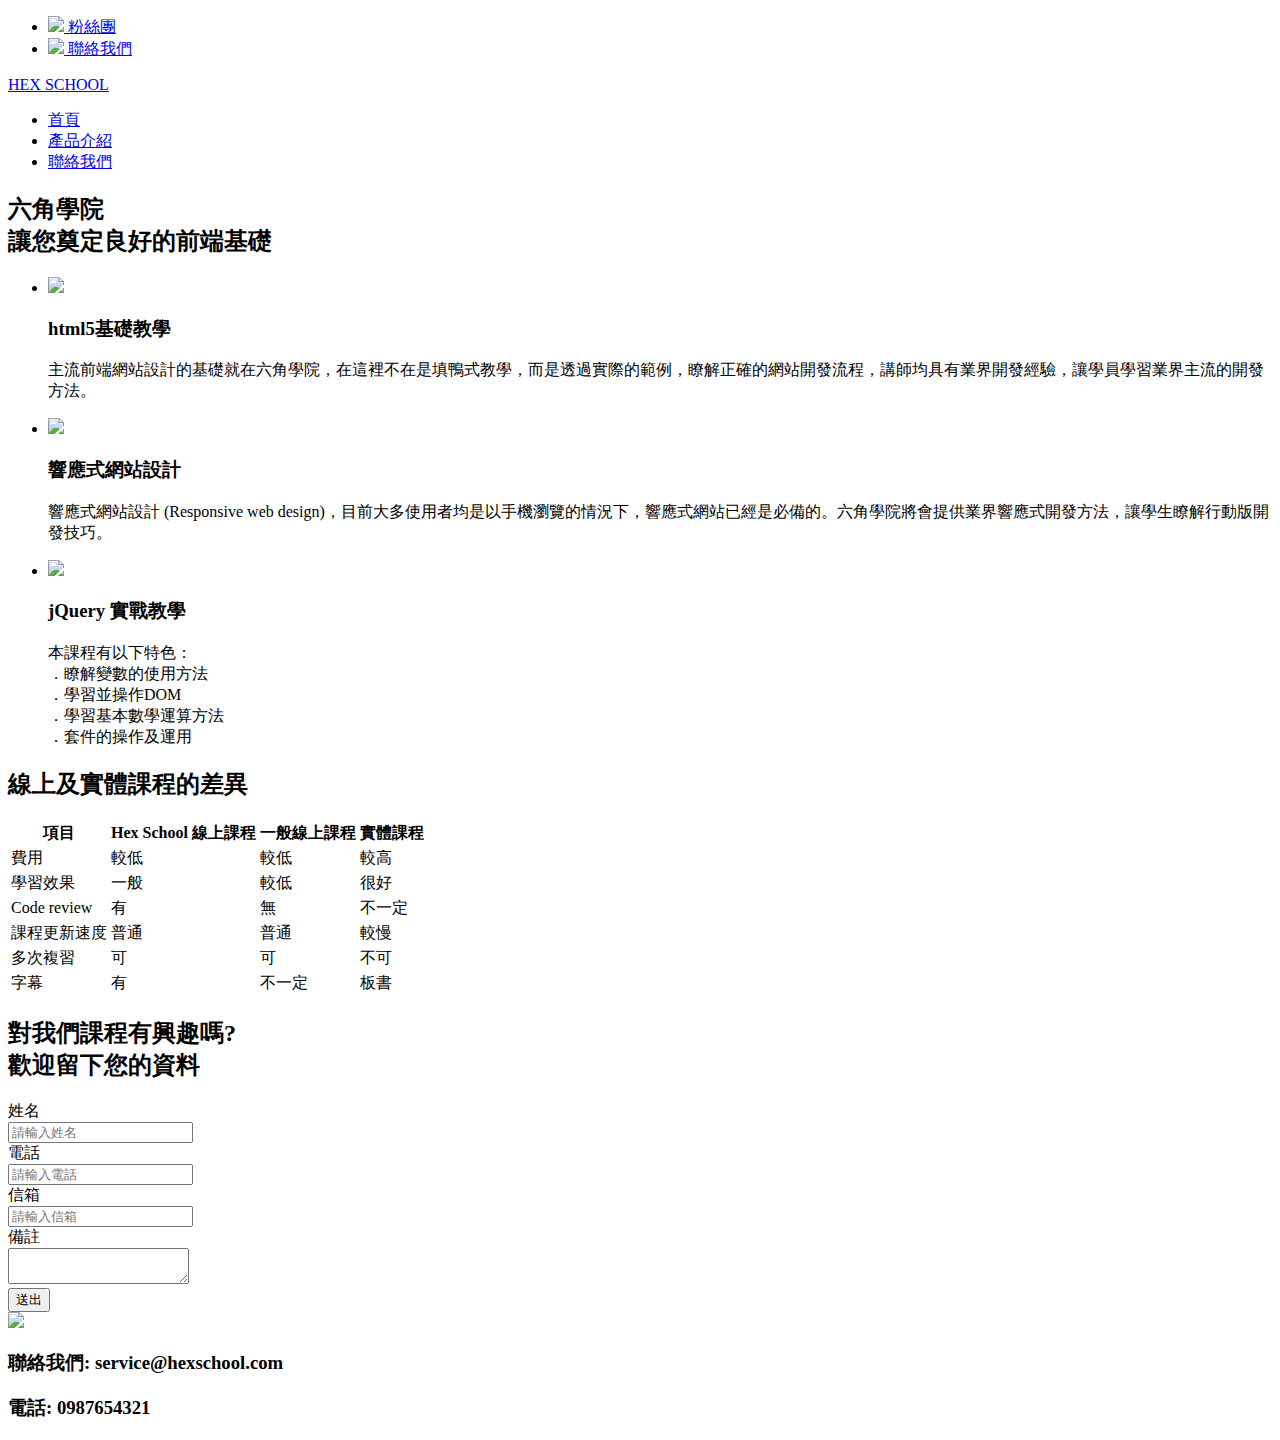
==== test20.html @ 4e2c0866 "Add files via upload" ====
<!DOCTYPE html>
<html lang="en">
<head>
    <meta charset="UTF-8">
    <meta name="viewport" content="width=device-width, initial-scale=1.0">
    <title>Document</title>
    <link rel="stylesheet" href="css/test20.css">
</head>
<body>
    <div class="wrap">
        <div class="bar">
            <ul>
                <li class="FB"><a href="#"><img src="https://i.postimg.cc/CLw3Q674/icon-facebook.png" width="20px"><span> 粉絲團</span></a></li>
                <li class="TW"><a href="#"><img src="https://i.postimg.cc/P5xBtpBp/icon-twitter.png" width="20px"><span> 聯絡我們</span></a></li>
            </ul>
        </div>
        <div class="content">
            <a href="#" class="logo">HEX SCHOOL</a>
            <ul>
                <li class="test1"><a href="#">首頁</a></li>
                <li class="test1"><a href="#">產品介紹</a></li>
                <li class="test"><a href="#">聯絡我們</a></li>
            </ul>
        </div>
        <div class="banner">
            <div class="png"><h2>六角學院<br>讓您奠定良好的前端基礎</h2></div>
        </div>
        <div class="content2">
            <ul>
                <li>
                    <img src="img/html.png" width="350px">
                    <h3>html5基礎教學</h3>
                    <p>主流前端網站設計的基礎就在六角學院，在這裡不在是填鴨式教學，而是透過實際的範例，瞭解正確的網站開發流程，講師均具有業界開發經驗，讓學員學習業界主流的開發方法。</p>
                </li>
                <li>
                    <img src="img/rwd.png" width="350px">
                    <h3>響應式網站設計</h3>
                    <p>響應式網站設計 (Responsive web design)，目前大多使用者均是以手機瀏覽的情況下，響應式網站已經是必備的。六角學院將會提供業界響應式開發方法，讓學生瞭解行動版開發技巧。</p>
                </li>
                <li>
                    <img src="img/jQuery.png" width="350px">
                    <h3>jQuery 實戰教學</h3>
                    <p>本課程有以下特色：<br>
                        ．瞭解變數的使用方法<br>
                        ．學習並操作DOM<br>
                        ．學習基本數學運算方法<br>
                        ．套件的操作及運用</p>
                </li>
            </ul>

        </div>
        <div class="table">
            <h2>線上及實體課程的差異</h2>
            <table class="price">
                <tr>
                  <th>項目</th>
                  <th>Hex School 線上課程</th>
                  <th>一般線上課程</th>
                  <th>實體課程</th>
                </tr>
                <tr>
                  <td>費用</td>
                  <td class="green">較低</td>
                  <td class="green">較低</td>
                  <td>較高</td>
                </tr>
                <tr>
                  <td>學習效果</td>
                  <td>一般</td>
                  <td class="green">較低</td>
                  <td class="green">很好</td>
                </tr>
                <tr>
                  <td>Code review</td>
                  <td class="green">有</td>
                  <td>無</td>
                  <td>不一定</td>
                </tr>
                <tr>
                  <td>課程更新速度</td>
                  <td class="green">普通</td>
                  <td class="green">普通</td>
                  <td>較慢</td>
                </tr>
                <tr>
                  <td>多次複習</td>
                  <td class="green">可</td>
                  <td>可</td>
                  <td>不可</td>
                </tr>
                <tr>
                  <td>字幕</td>
                  <td class="green">有</td>
                  <td>不一定</td>
                  <td>板書</td>
                </tr>
            </table>
        </div>
        <div class="footer">
            <div class="png">
                <div>
                     <h2>對我們課程有興趣嗎?<br>歡迎留下您的資料
                     </h2>
                </div>
                <form action="test20.html">
                    <div class="form">
                        <div>
                            <label class="form1" for="name">姓名</label>
                            <br>
                            <input class="form2" id="name" type="text" name="name" placeholder="請輸入姓名">
                            <br>
                            <label class="form1" for="phone">電話</label>
                            <br>
                            <input class="form2" id="phone" type="text" name="phone" placeholder="請輸入電話">
                            <br>
                            <label class="form1" for="mail">信箱</label>
                            <br>
                            <input class="form2" id="mail" type="text" name="mail" placeholder="請輸入信箱">
                        </div>
                        <div>
                            <label class="form3" for="note">備註</label>
                            <br>
                            <textarea class="form4" id="note" name="note"></textarea>
                        </div>
                    </div>
                    <input class="submit" type="submit" value="送出">
                </form>
            
            </div>
        </div>
        <div class="footer2">
            <img src="img/logo.png" width="300px">
            <div class="div">
                <h3>聯絡我們: <span class="color">service@hexschool.com</span></h3>
                <h3>電話: <span class="color">0987654321</span></h3>
            </div>
        </div>
    </div>
</body>
</html>
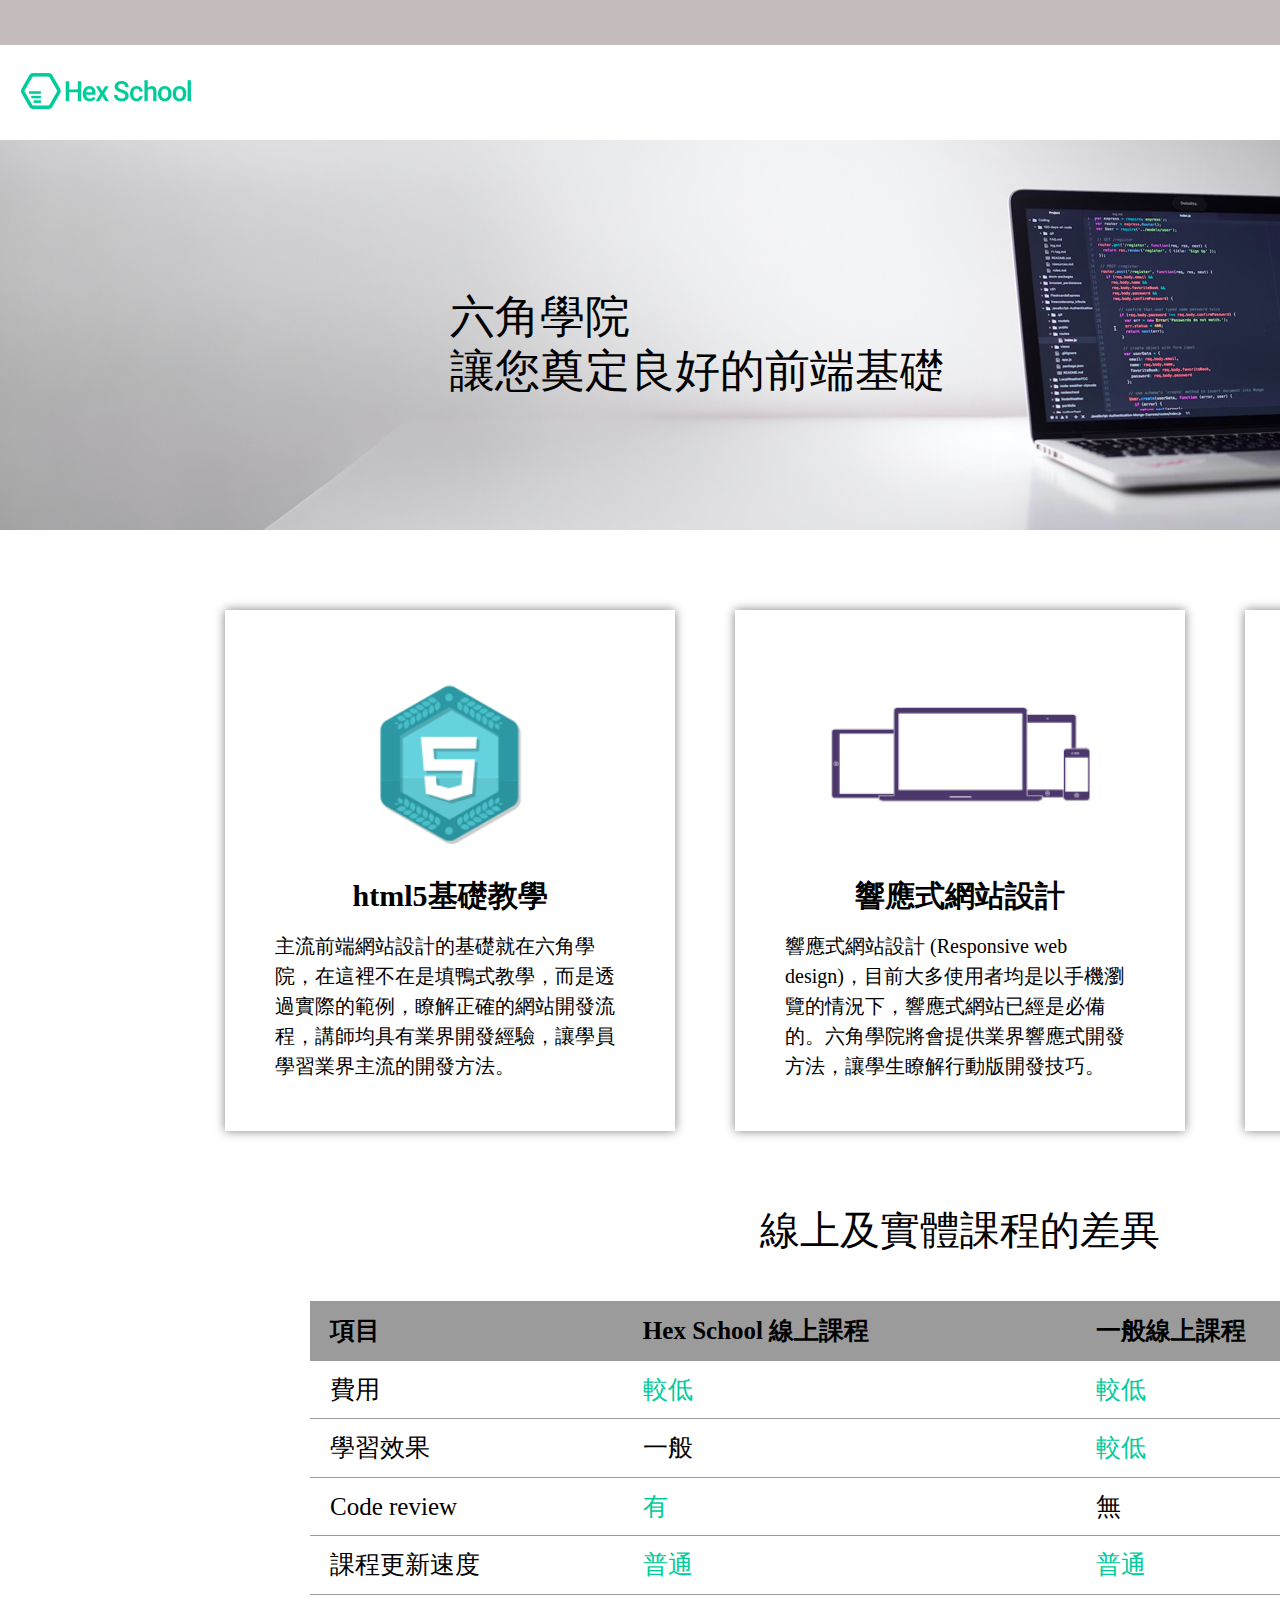
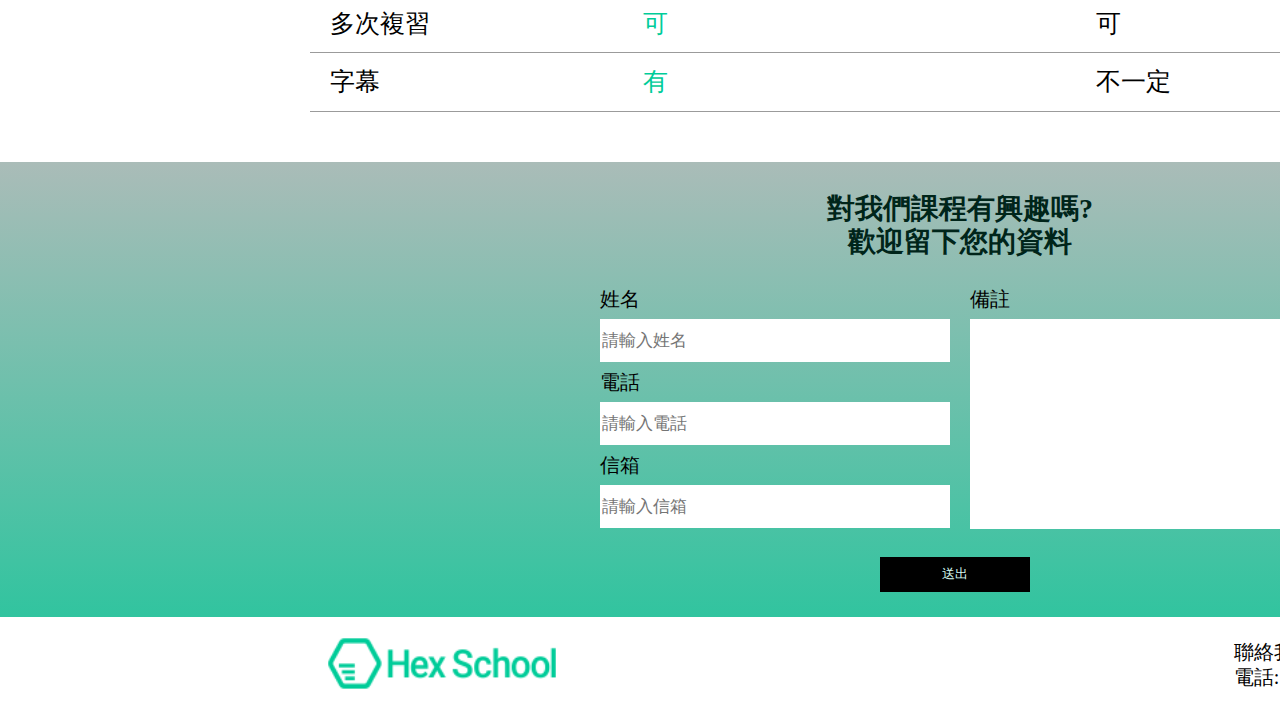
==== commit 89fdc6dc: "Update test20.html" ====
--- a/test20.html
+++ b/test20.html
@@ -4,7 +4,7 @@
     <meta charset="UTF-8">
     <meta name="viewport" content="width=device-width, initial-scale=1.0">
     <title>Document</title>
-    <link rel="stylesheet" href="css/test20.css">
+    <link rel="stylesheet" href="test20.css">
 </head>
 <body>
     <div class="wrap">
@@ -137,4 +137,4 @@
         </div>
     </div>
 </body>
-</html>+</html>
--- a/test20.css
+++ b/test20.css
@@ -0,0 +1,323 @@
+/* http://meyerweb.com/eric/tools/css/reset/ 
+   v2.0 | 20110126
+   License: none (public domain)
+*/
+
+html, body, div, span, applet, object, iframe,
+h1, h2, h3, h4, h5, h6, p, blockquote, pre,
+a, abbr, acronym, address, big, cite, code,
+del, dfn, em, img, ins, kbd, q, s, samp,
+small, strike, strong, sub, sup, tt, var,
+b, u, i, center,
+dl, dt, dd, ol, ul, li,
+fieldset, form, label, legend,
+table, caption, tbody, tfoot, thead, tr, th, td,
+article, aside, canvas, details, embed, 
+figure, figcaption, footer, header, hgroup, 
+menu, nav, output, ruby, section, summary,
+time, mark, audio, video {
+	margin: 0;
+	padding: 0;
+	border: 0;
+	font-size: 100%;
+	font: inherit;
+	vertical-align: baseline;
+}
+/* HTML5 display-role reset for older browsers */
+article, aside, details, figcaption, figure, 
+footer, header, hgroup, menu, nav, section {
+	display: block;
+}
+body {
+	line-height: 1;
+}
+ol, ul {
+	list-style: none;
+}
+blockquote, q {
+	quotes: none;
+}
+blockquote:before, blockquote:after,
+q:before, q:after {
+	content: '';
+	content: none;
+}
+table {
+	border-collapse: collapse;
+	border-spacing: 0;
+}
+
+
+*,*:after,*:before{
+    box-sizing: border-box;
+}
+
+.wrap{
+    width: 1920px;
+    margin: 0 auto;
+}
+
+.bar{
+    background-color: #b9afafd7;
+    padding: 10px;
+}
+
+.bar ul{
+    display: flex;
+    justify-content: end;
+}
+
+.bar li{
+    padding-right: 10px;
+}
+
+.FB a{
+    font-size: 25px;
+    color: #4460a0;
+    text-decoration: none;
+}
+
+.TW a{
+    font-size: 25px;
+    color: #00aaec;
+    text-decoration: none;
+    padding-left: 10px;
+    border-left: 4px solid lightgrey;
+}
+
+.bar ul li a:hover{
+    font-weight: bold;
+}
+
+.content{
+    display: flex;
+    justify-content: space-between;
+}
+
+.content ul{
+    display: flex;
+    justify-content: space-around; 
+    margin-top: 15px;
+}
+.content ul li a{
+    display: block;
+    padding-top: 20px;
+    text-decoration: none;
+    color: #00ca98;
+    text-align: center;
+    padding-bottom: 10px;
+    font-size: 30px;
+}
+
+.test a{
+    margin-right: 50px;
+}
+
+.test1 a{
+    margin-right: 20px;
+}
+
+.content ul li a:hover{
+    border-bottom: 3px solid #00CC99;
+}
+
+.logo{
+    margin-top: 20px;
+    background-image: url(../img/logo.png);
+    width: 224px;
+    height: 50px;
+    text-indent: 101%;
+    overflow: hidden;
+    white-space: nowrap;
+}
+
+.banner .png{
+    margin-top: 20px;
+    background-image: url(../img/header.png);
+    width: 1920px;
+    height: 390px;
+}
+
+.banner{
+    position: relative;
+    margin-bottom: 50px;
+}
+
+.banner h2{
+    position: absolute;
+    top: 150px;
+    left:450px;
+    display: block;
+    font-size: 45px;
+    line-height: 1.2;
+    
+}
+
+.content2{
+    width:700px;
+    margin: 0 auto;
+    margin-bottom: 50px;
+}
+
+.content2 ul{
+    margin-top: 20px;
+    display: flex;
+    justify-content: center;
+}
+
+
+.content2 ul li{
+    padding: 50px;
+    box-shadow:0px 0px 10px gray;
+    margin: 30px;
+}
+
+.content2 ul li h3{
+    margin-top: 20px;
+    margin-bottom: 20px;
+    text-align: center;
+    font-weight: bold;
+    font-size: 30px;
+}
+
+.content2 ul li p{
+    line-height: 1.5;
+    font-size: 20px;
+}
+
+.table{
+    margin-bottom: 50px;
+}
+
+.table h2{
+    text-align: center;
+    font-size: 40px;
+    margin-bottom: 50px;
+}
+
+.price{
+    margin: 0 auto;
+    width: 1300px;
+    line-height: 1.5;
+}
+
+.price th,.price td{
+    border-top: 1px solid #9b9b9b;
+    border-bottom: 1px solid #9b9b9b;
+}
+
+.price th{
+    padding-top: 10px;
+    padding-bottom: 10px;
+    padding-left: 20px;
+    background: #9b9b9b;
+    text-align: left;
+    font-weight: bold;
+    font-size: 25px;
+}
+
+.price td{
+    padding-top: 10px;
+    padding-bottom: 10px;
+    padding-left: 20px;
+    font-size: 25px;
+}
+
+.green{
+    color: #00cc99;
+}
+
+
+.footer{
+    position: relative;
+}
+
+.footer .png{
+    margin-top: 20px;
+    background: linear-gradient(#aabcb8,#31c49f);
+    width: 1920px;
+    height: 455px;
+}
+
+.footer h2{
+    padding-top: 30px;
+    margin-bottom: 30px;
+    text-align: center;
+    font-size: 28px;
+    line-height: 1.2;
+    color: #00251a;
+    font-weight: bold;
+}
+
+.form{
+    display: flex;
+    justify-content: center;
+}
+
+.form2{
+    width: 350px;
+    height: 43px;
+    margin-top: 10px;
+    margin-bottom: 10px;
+    margin-right: 20px;
+    border:black;
+    font-size: 17px;
+}
+
+.form4{
+    margin-top:10px;
+    width: 350px;
+    height: 210px;
+    border:black;
+}
+
+.form1{
+    font-size: 20px;
+}
+
+
+.form3{
+    font-size: 20px;
+}
+
+.submit{
+    position: absolute;
+    top:395px;
+    left: 880px;
+    width: 150px;
+    height: 35px;
+    background-color: #000;
+    color: #d5f7ef;
+    border: none;
+    cursor: pointer;
+}
+
+.submit:hover{
+    background-color: blueviolet;
+}
+
+.footer2{
+    display: flex;
+    justify-content: space-between;
+}
+
+.footer2 img{
+    margin-top: 10px;
+    margin-bottom: 10px;
+    margin-left: 300px;
+}
+
+.div{
+    margin-top: 20px;
+    margin-bottom: 20px;
+}
+
+.footer2 h3{
+    margin-right: 400px;
+    font-size: 20px;
+    margin-top: 5px;
+}
+
+.color{
+    color: #00cc99;
+}